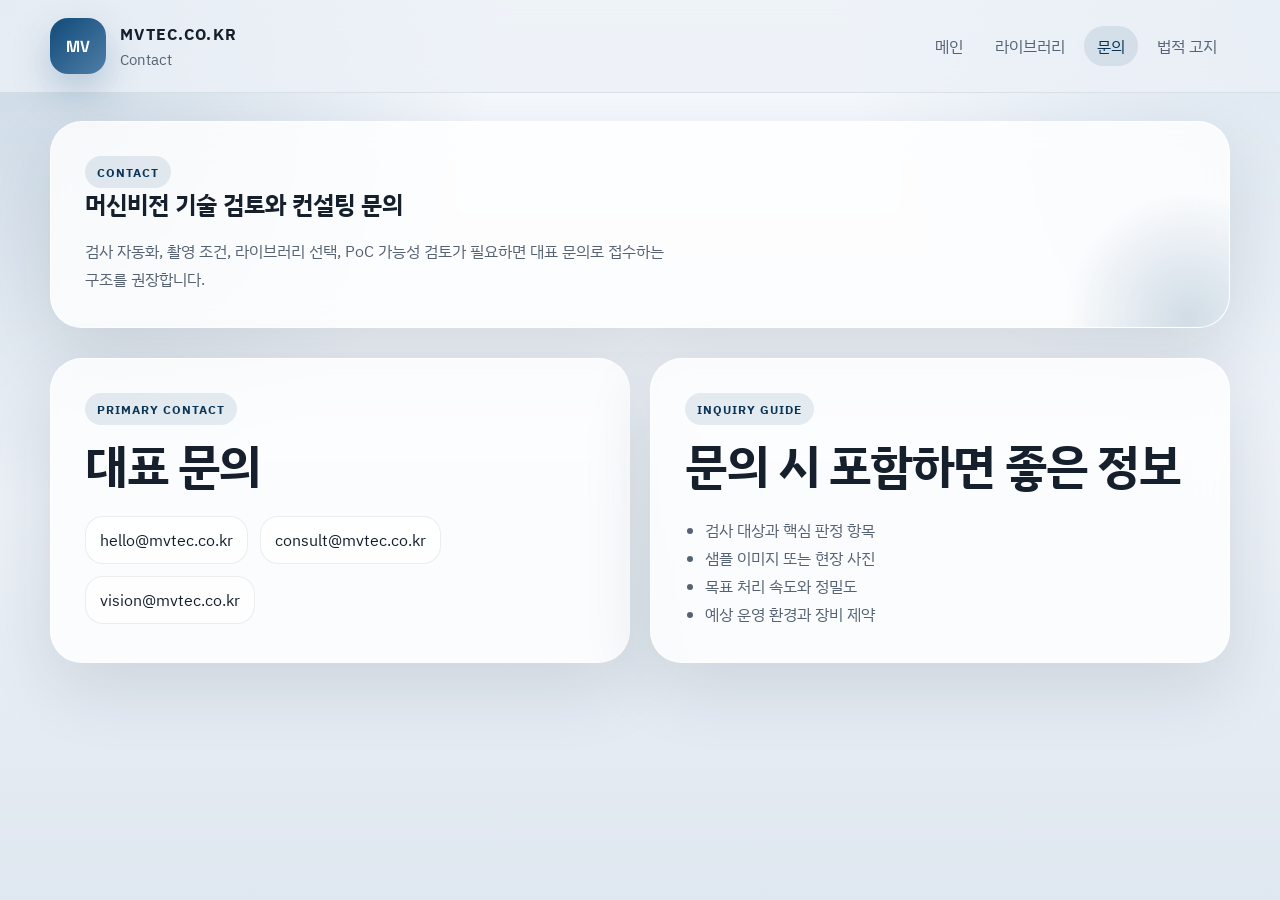
==== contact.html @ 44322506 "Initial MVTEC site draft and plan" ====
<!DOCTYPE html>
<html lang="ko">
<head>
  <meta charset="utf-8">
  <meta name="viewport" content="width=device-width, initial-scale=1">
  <title>MVTEC.CO.KR | 문의</title>
  <meta name="description" content="머신비전 컨설팅 및 기술 검토 문의 페이지입니다.">
  <link rel="preconnect" href="https://fonts.googleapis.com">
  <link rel="preconnect" href="https://fonts.gstatic.com" crossorigin>
  <link href="https://fonts.googleapis.com/css2?family=IBM+Plex+Sans+KR:wght@400;500;600;700&family=Space+Grotesk:wght@500;700&display=swap" rel="stylesheet">
  <link rel="stylesheet" href="style.css">
</head>
<body>
  <div class="site-shell">
    <header class="topbar">
      <div class="shell topbar-inner">
        <a class="brand" href="index.html">
          <span class="brand-mark">MV</span>
          <span class="brand-copy">
            <strong>MVTEC.CO.KR</strong>
            <span>Contact</span>
          </span>
        </a>
        <nav class="nav">
          <a href="index.html">메인</a>
          <a href="libraries.html">라이브러리</a>
          <a class="is-active" href="contact.html">문의</a>
          <a href="legal.html">법적 고지</a>
        </nav>
      </div>
    </header>

    <main class="shell page-main">
      <section class="subhero">
        <div class="hero-panel">
          <span class="eyebrow">Contact</span>
          <h1>머신비전 기술 검토와 컨설팅 문의</h1>
          <p class="hero-copy">검사 자동화, 촬영 조건, 라이브러리 선택, PoC 가능성 검토가 필요하면 대표 문의로 접수하는 구조를 권장합니다.</p>
        </div>
      </section>

      <section class="section card-grid two">
        <article class="panel-card">
          <div class="section-heading left">
            <span class="section-kicker">Primary Contact</span>
            <h2>대표 문의</h2>
          </div>
          <div class="link-list">
            <a href="mailto:hello@mvtec.co.kr">hello@mvtec.co.kr</a>
            <a href="mailto:consult@mvtec.co.kr">consult@mvtec.co.kr</a>
            <a href="mailto:vision@mvtec.co.kr">vision@mvtec.co.kr</a>
          </div>
        </article>
        <article class="panel-card">
          <div class="section-heading left">
            <span class="section-kicker">Inquiry Guide</span>
            <h2>문의 시 포함하면 좋은 정보</h2>
          </div>
          <ul class="plain-list">
            <li>검사 대상과 핵심 판정 항목</li>
            <li>샘플 이미지 또는 현장 사진</li>
            <li>목표 처리 속도와 정밀도</li>
            <li>예상 운영 환경과 장비 제약</li>
          </ul>
        </article>
      </section>
    </main>
  </div>
</body>
</html>
---- style.css ----
:root {
  --bg: #ecf1f7;
  --bg-deep: #dfe7f0;
  --surface: rgba(255, 255, 255, 0.8);
  --text: #16202c;
  --muted: #556274;
  --brand: #114a7a;
  --brand-strong: #0b3557;
  --accent: #4f7ea6;
  --line: rgba(22, 32, 44, 0.08);
  --shadow: 0 24px 70px rgba(18, 32, 49, 0.12);
  --radius-xl: 32px;
  --radius-lg: 24px;
  --radius-md: 18px;
  --container: 1180px;
}

* { box-sizing: border-box; }
html { scroll-behavior: smooth; }
body {
  margin: 0;
  min-height: 100vh;
  color: var(--text);
  font-family: "IBM Plex Sans KR", sans-serif;
  background:
    radial-gradient(circle at top left, rgba(17, 74, 122, 0.2), transparent 32%),
    radial-gradient(circle at top right, rgba(79, 126, 166, 0.16), transparent 28%),
    linear-gradient(180deg, #f8fbff 0%, var(--bg) 55%, var(--bg-deep) 100%);
}

body::before {
  content: "";
  position: fixed;
  inset: 0;
  pointer-events: none;
  background-image:
    linear-gradient(rgba(255, 255, 255, 0.18) 1px, transparent 1px),
    linear-gradient(90deg, rgba(255, 255, 255, 0.18) 1px, transparent 1px);
  background-size: 28px 28px;
  mask-image: linear-gradient(180deg, rgba(0, 0, 0, 0.6), transparent 88%);
  opacity: 0.36;
}

a { color: inherit; text-decoration: none; }
h1, h2, h3, p { margin: 0; }

.shell {
  width: min(var(--container), calc(100% - 32px));
  margin: 0 auto;
}

.topbar {
  position: sticky;
  top: 0;
  z-index: 20;
  background: rgba(236, 241, 247, 0.82);
  backdrop-filter: blur(18px);
  border-bottom: 1px solid var(--line);
}

.topbar-inner {
  display: flex;
  align-items: center;
  justify-content: space-between;
  gap: 16px;
  padding: 18px 0;
}

.brand {
  display: inline-flex;
  align-items: center;
  gap: 14px;
}

.brand-mark {
  display: grid;
  place-items: center;
  width: 56px;
  height: 56px;
  border-radius: 18px;
  background: linear-gradient(135deg, var(--brand), var(--accent));
  color: white;
  font-family: "Space Grotesk", sans-serif;
  font-weight: 700;
  box-shadow: 0 16px 38px rgba(17, 74, 122, 0.25);
}

.brand-copy strong {
  display: block;
  letter-spacing: 0.08em;
}

.brand-copy span {
  display: block;
  margin-top: 4px;
  color: var(--muted);
  font-size: 0.92rem;
}

.nav {
  display: flex;
  flex-wrap: wrap;
  gap: 6px;
}

.nav a {
  padding: 9px 13px;
  color: var(--muted);
  border-radius: 999px;
}

.nav a:hover,
.nav a.is-active {
  color: var(--brand-strong);
  background: rgba(17, 74, 122, 0.1);
}

main { padding: 38px 0 72px; }
.page-main { padding-top: 28px; }

.hero,
.two-column {
  display: grid;
  grid-template-columns: minmax(0, 1.35fr) minmax(300px, 0.95fr);
  gap: 28px;
}

.hero-panel,
.side-card,
.feature-card,
.panel-card,
.domain-card,
.library-card,
.legal-banner {
  background: var(--surface);
  border: 1px solid rgba(255, 255, 255, 0.72);
  box-shadow: var(--shadow);
  backdrop-filter: blur(16px);
}

.hero-panel,
.panel-card,
.side-card,
.legal-banner {
  border-radius: var(--radius-xl);
  padding: 34px;
}

.hero-panel {
  position: relative;
  overflow: hidden;
}

.hero-panel::after {
  content: "";
  position: absolute;
  width: 260px;
  height: 260px;
  right: -90px;
  bottom: -120px;
  border-radius: 50%;
  background: radial-gradient(circle, rgba(17, 74, 122, 0.18), transparent 68%);
}

.hero h1 {
  max-width: 10em;
  margin-top: 16px;
  font-size: clamp(2.5rem, 5vw, 4.5rem);
  line-height: 1.04;
  letter-spacing: -0.04em;
}

.hero-copy,
.section-heading p,
.feature-card p,
.panel-card p,
.domain-card p,
.library-card p,
.legal-banner p {
  color: var(--muted);
  line-height: 1.72;
}

.hero-copy { margin-top: 18px; max-width: 58ch; }

.eyebrow,
.section-kicker,
.card-kicker,
.tag {
  display: inline-flex;
  align-items: center;
  min-height: 32px;
  padding: 0 12px;
  border-radius: 999px;
  background: rgba(17, 74, 122, 0.1);
  color: var(--brand-strong);
  font-size: 0.78rem;
  font-weight: 700;
  letter-spacing: 0.08em;
  text-transform: uppercase;
}

.hero-actions,
.link-list {
  display: flex;
  flex-wrap: wrap;
  gap: 12px;
}

.hero-actions { margin-top: 26px; }

.btn {
  display: inline-flex;
  min-height: 48px;
  align-items: center;
  justify-content: center;
  padding: 0 20px;
  border-radius: 999px;
  font-weight: 700;
}

.btn-primary {
  color: white;
  background: linear-gradient(135deg, var(--brand), var(--brand-strong));
}

.btn-secondary {
  background: rgba(255, 255, 255, 0.74);
  border: 1px solid var(--line);
}

.hero-stats,
.card-grid {
  display: grid;
  gap: 20px;
}

.hero-stats {
  grid-template-columns: repeat(3, minmax(0, 1fr));
  margin-top: 28px;
}

.hero-stat {
  padding: 16px 18px;
  border-radius: var(--radius-md);
  background: rgba(255, 255, 255, 0.58);
  border: 1px solid rgba(22, 32, 44, 0.06);
}

.hero-stat strong {
  display: block;
  font-size: 1.15rem;
}

.hero-stat span {
  display: block;
  margin-top: 6px;
  color: var(--muted);
  font-size: 0.9rem;
}

.hero-side { display: grid; gap: 18px; }
.caution-card { border: 1px solid rgba(180, 80, 54, 0.22); }

.section { margin-top: 30px; }

.section-heading { max-width: 760px; margin-bottom: 20px; }
.section-heading.left { margin-bottom: 24px; }
.section-heading h2 {
  margin-top: 14px;
  font-size: clamp(1.85rem, 4vw, 3rem);
  line-height: 1.1;
  letter-spacing: -0.03em;
}
.section-heading p { margin-top: 12px; }

.card-grid.three { grid-template-columns: repeat(3, minmax(0, 1fr)); }
.card-grid.four { grid-template-columns: repeat(4, minmax(0, 1fr)); }
.card-grid.two { grid-template-columns: repeat(2, minmax(0, 1fr)); }
.card-grid.one { grid-template-columns: 1fr; }

.feature-card,
.domain-card,
.library-card {
  padding: 26px;
  border-radius: var(--radius-lg);
}

.feature-card h3,
.library-card h3 {
  margin-bottom: 12px;
  font-size: 1.22rem;
}

.domain-card strong,
.legal-banner strong {
  display: block;
  margin-bottom: 10px;
}

.timeline {
  display: grid;
  gap: 18px;
}

.timeline-item {
  padding-left: 18px;
  border-left: 2px solid rgba(17, 74, 122, 0.18);
}

.timeline-item strong {
  display: block;
  margin-bottom: 8px;
}

.link-list a,
.library-card a {
  padding: 12px 14px;
  border-radius: var(--radius-md);
  background: rgba(255, 255, 255, 0.7);
  border: 1px solid var(--line);
}

.plain-list {
  margin: 14px 0 0;
  padding-left: 20px;
  color: var(--muted);
  line-height: 1.75;
}

.panel-note {
  margin-top: 14px;
  font-size: 0.94rem;
}

.legal-banner {
  border: 1px solid rgba(180, 80, 54, 0.2);
}

.legal-panel p + p {
  margin-top: 10px;
}

.footer {
  padding: 0 0 38px;
  color: var(--muted);
  font-size: 0.92rem;
}

@media (max-width: 980px) {
  .hero,
  .two-column,
  .card-grid.three,
  .card-grid.four,
  .card-grid.two,
  .hero-stats {
    grid-template-columns: 1fr;
  }

  .hero h1 { max-width: none; }
}

@media (max-width: 720px) {
  .topbar-inner {
    flex-direction: column;
    align-items: flex-start;
  }

  .hero-panel,
  .panel-card,
  .side-card,
  .feature-card,
  .domain-card,
  .library-card,
  .legal-banner {
    padding: 24px;
  }

  .shell {
    width: min(var(--container), calc(100% - 20px));
  }
}
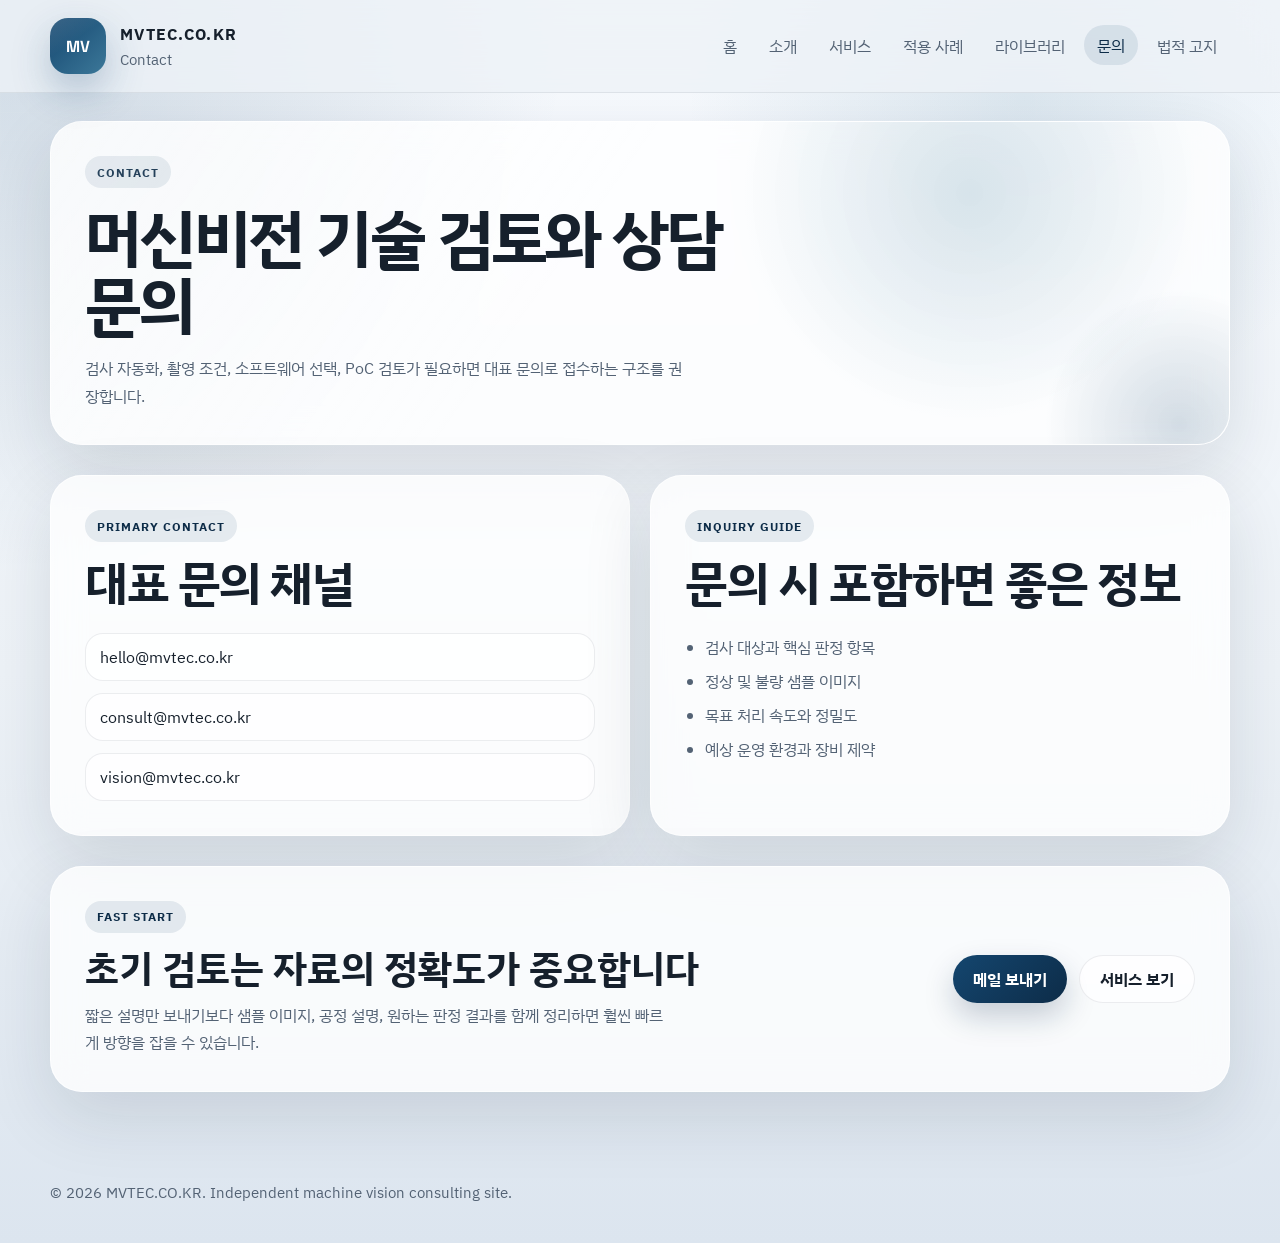
==== commit d883a803: "Add about/cases/services pages and update site styling" ====
--- a/contact.html
+++ b/contact.html
@@ -14,15 +14,18 @@
   <div class="site-shell">
     <header class="topbar">
       <div class="shell topbar-inner">
-        <a class="brand" href="index.html">
+        <a class="brand" href="index.html" aria-label="MVTEC 홈">
           <span class="brand-mark">MV</span>
           <span class="brand-copy">
             <strong>MVTEC.CO.KR</strong>
             <span>Contact</span>
           </span>
         </a>
-        <nav class="nav">
-          <a href="index.html">메인</a>
+        <nav class="nav" aria-label="주요 메뉴">
+          <a href="index.html">홈</a>
+          <a href="about.html">소개</a>
+          <a href="services.html">서비스</a>
+          <a href="cases.html">적용 사례</a>
           <a href="libraries.html">라이브러리</a>
           <a class="is-active" href="contact.html">문의</a>
           <a href="legal.html">법적 고지</a>
@@ -34,8 +37,8 @@
       <section class="subhero">
         <div class="hero-panel">
           <span class="eyebrow">Contact</span>
-          <h1>머신비전 기술 검토와 컨설팅 문의</h1>
-          <p class="hero-copy">검사 자동화, 촬영 조건, 라이브러리 선택, PoC 가능성 검토가 필요하면 대표 문의로 접수하는 구조를 권장합니다.</p>
+          <h1>머신비전 기술 검토와 상담 문의</h1>
+          <p class="hero-copy">검사 자동화, 촬영 조건, 소프트웨어 선택, PoC 검토가 필요하면 대표 문의로 접수하는 구조를 권장합니다.</p>
         </div>
       </section>
 
@@ -43,9 +46,9 @@
         <article class="panel-card">
           <div class="section-heading left">
             <span class="section-kicker">Primary Contact</span>
-            <h2>대표 문의</h2>
+            <h2>대표 문의 채널</h2>
           </div>
-          <div class="link-list">
+          <div class="link-list stacked-links">
             <a href="mailto:hello@mvtec.co.kr">hello@mvtec.co.kr</a>
             <a href="mailto:consult@mvtec.co.kr">consult@mvtec.co.kr</a>
             <a href="mailto:vision@mvtec.co.kr">vision@mvtec.co.kr</a>
@@ -58,13 +61,31 @@
           </div>
           <ul class="plain-list">
             <li>검사 대상과 핵심 판정 항목</li>
-            <li>샘플 이미지 또는 현장 사진</li>
+            <li>정상 및 불량 샘플 이미지</li>
             <li>목표 처리 속도와 정밀도</li>
             <li>예상 운영 환경과 장비 제약</li>
           </ul>
         </article>
       </section>
+
+      <section class="section">
+        <div class="cta-band">
+          <div>
+            <span class="section-kicker">Fast Start</span>
+            <h2>초기 검토는 자료의 정확도가 중요합니다</h2>
+            <p>짧은 설명만 보내기보다 샘플 이미지, 공정 설명, 원하는 판정 결과를 함께 정리하면 훨씬 빠르게 방향을 잡을 수 있습니다.</p>
+          </div>
+          <div class="cta-actions">
+            <a class="btn btn-primary" href="mailto:hello@mvtec.co.kr">메일 보내기</a>
+            <a class="btn btn-secondary" href="services.html">서비스 보기</a>
+          </div>
+        </div>
+      </section>
     </main>
+
+    <footer class="footer shell">
+      <p class="footer-copy">© 2026 MVTEC.CO.KR. Independent machine vision consulting site.</p>
+    </footer>
   </div>
 </body>
 </html>
--- a/style.css
+++ b/style.css
@@ -1,31 +1,41 @@
 :root {
-  --bg: #ecf1f7;
-  --bg-deep: #dfe7f0;
-  --surface: rgba(255, 255, 255, 0.8);
+  --bg: #edf2f7;
+  --bg-deep: #dce5ef;
+  --surface: rgba(255, 255, 255, 0.78);
+  --surface-strong: rgba(255, 255, 255, 0.9);
   --text: #16202c;
-  --muted: #556274;
-  --brand: #114a7a;
-  --brand-strong: #0b3557;
-  --accent: #4f7ea6;
-  --line: rgba(22, 32, 44, 0.08);
+  --muted: #536274;
+  --brand: #14466f;
+  --brand-strong: #0d2c48;
+  --accent: #3c7899;
+  --warm: #c16b45;
+  --line: rgba(18, 32, 49, 0.08);
   --shadow: 0 24px 70px rgba(18, 32, 49, 0.12);
+  --shadow-soft: 0 16px 40px rgba(15, 33, 52, 0.08);
   --radius-xl: 32px;
   --radius-lg: 24px;
   --radius-md: 18px;
+  --radius-sm: 14px;
   --container: 1180px;
 }
 
-* { box-sizing: border-box; }
-html { scroll-behavior: smooth; }
+* {
+  box-sizing: border-box;
+}
+
+html {
+  scroll-behavior: smooth;
+}
+
 body {
   margin: 0;
   min-height: 100vh;
   color: var(--text);
   font-family: "IBM Plex Sans KR", sans-serif;
   background:
-    radial-gradient(circle at top left, rgba(17, 74, 122, 0.2), transparent 32%),
-    radial-gradient(circle at top right, rgba(79, 126, 166, 0.16), transparent 28%),
-    linear-gradient(180deg, #f8fbff 0%, var(--bg) 55%, var(--bg-deep) 100%);
+    radial-gradient(circle at top left, rgba(20, 70, 111, 0.18), transparent 32%),
+    radial-gradient(circle at 80% 8%, rgba(60, 120, 153, 0.14), transparent 22%),
+    linear-gradient(180deg, #f8fbff 0%, var(--bg) 54%, var(--bg-deep) 100%);
 }
 
 body::before {
@@ -34,15 +44,24 @@
   inset: 0;
   pointer-events: none;
   background-image:
-    linear-gradient(rgba(255, 255, 255, 0.18) 1px, transparent 1px),
-    linear-gradient(90deg, rgba(255, 255, 255, 0.18) 1px, transparent 1px);
+    linear-gradient(rgba(255, 255, 255, 0.14) 1px, transparent 1px),
+    linear-gradient(90deg, rgba(255, 255, 255, 0.14) 1px, transparent 1px);
   background-size: 28px 28px;
-  mask-image: linear-gradient(180deg, rgba(0, 0, 0, 0.6), transparent 88%);
-  opacity: 0.36;
-}
-
-a { color: inherit; text-decoration: none; }
-h1, h2, h3, p { margin: 0; }
+  mask-image: linear-gradient(180deg, rgba(0, 0, 0, 0.7), transparent 86%);
+  opacity: 0.38;
+}
+
+a {
+  color: inherit;
+  text-decoration: none;
+}
+
+h1,
+h2,
+h3,
+p {
+  margin: 0;
+}
 
 .shell {
   width: min(var(--container), calc(100% - 32px));
@@ -53,7 +72,7 @@
   position: sticky;
   top: 0;
   z-index: 20;
-  background: rgba(236, 241, 247, 0.82);
+  background: rgba(237, 242, 247, 0.82);
   backdrop-filter: blur(18px);
   border-bottom: 1px solid var(--line);
 }
@@ -78,11 +97,13 @@
   width: 56px;
   height: 56px;
   border-radius: 18px;
-  background: linear-gradient(135deg, var(--brand), var(--accent));
+  background:
+    linear-gradient(145deg, rgba(255, 255, 255, 0.16), transparent 42%),
+    linear-gradient(135deg, var(--brand), var(--accent));
   color: white;
   font-family: "Space Grotesk", sans-serif;
   font-weight: 700;
-  box-shadow: 0 16px 38px rgba(17, 74, 122, 0.25);
+  box-shadow: 0 16px 38px rgba(20, 70, 111, 0.28);
 }
 
 .brand-copy strong {
@@ -100,6 +121,7 @@
 .nav {
   display: flex;
   flex-wrap: wrap;
+  justify-content: flex-end;
   gap: 6px;
 }
 
@@ -107,16 +129,23 @@
   padding: 9px 13px;
   color: var(--muted);
   border-radius: 999px;
+  transition: background-color 160ms ease, color 160ms ease, transform 160ms ease;
 }
 
 .nav a:hover,
 .nav a.is-active {
   color: var(--brand-strong);
-  background: rgba(17, 74, 122, 0.1);
-}
-
-main { padding: 38px 0 72px; }
-.page-main { padding-top: 28px; }
+  background: rgba(20, 70, 111, 0.1);
+  transform: translateY(-1px);
+}
+
+main {
+  padding: 38px 0 72px;
+}
+
+.page-main {
+  padding-top: 28px;
+}
 
 .hero,
 .two-column {
@@ -131,7 +160,9 @@
 .panel-card,
 .domain-card,
 .library-card,
-.legal-banner {
+.legal-banner,
+.cta-band,
+.logo-strip {
   background: var(--surface);
   border: 1px solid rgba(255, 255, 255, 0.72);
   box-shadow: var(--shadow);
@@ -141,7 +172,8 @@
 .hero-panel,
 .panel-card,
 .side-card,
-.legal-banner {
+.legal-banner,
+.cta-band {
   border-radius: var(--radius-xl);
   padding: 34px;
 }
@@ -151,21 +183,34 @@
   overflow: hidden;
 }
 
+.hero-home .hero-panel::before,
+.subhero .hero-panel::before {
+  content: "";
+  position: absolute;
+  inset: 0;
+  pointer-events: none;
+  background:
+    linear-gradient(125deg, rgba(255, 255, 255, 0.12), transparent 44%),
+    radial-gradient(circle at 78% 22%, rgba(60, 120, 153, 0.18), transparent 24%);
+}
+
 .hero-panel::after {
   content: "";
   position: absolute;
-  width: 260px;
-  height: 260px;
+  width: 280px;
+  height: 280px;
   right: -90px;
   bottom: -120px;
   border-radius: 50%;
-  background: radial-gradient(circle, rgba(17, 74, 122, 0.18), transparent 68%);
-}
-
-.hero h1 {
-  max-width: 10em;
+  background: radial-gradient(circle, rgba(20, 70, 111, 0.18), transparent 68%);
+}
+
+.hero h1,
+.subhero h1 {
+  position: relative;
+  max-width: 10.5em;
   margin-top: 16px;
-  font-size: clamp(2.5rem, 5vw, 4.5rem);
+  font-size: clamp(2.45rem, 5vw, 4.6rem);
   line-height: 1.04;
   letter-spacing: -0.04em;
 }
@@ -176,12 +221,18 @@
 .panel-card p,
 .domain-card p,
 .library-card p,
-.legal-banner p {
+.legal-banner p,
+.cta-band p,
+.footer p {
   color: var(--muted);
   line-height: 1.72;
 }
 
-.hero-copy { margin-top: 18px; max-width: 58ch; }
+.hero-copy {
+  position: relative;
+  margin-top: 18px;
+  max-width: 60ch;
+}
 
 .eyebrow,
 .section-kicker,
@@ -192,7 +243,7 @@
   min-height: 32px;
   padding: 0 12px;
   border-radius: 999px;
-  background: rgba(17, 74, 122, 0.1);
+  background: rgba(20, 70, 111, 0.1);
   color: var(--brand-strong);
   font-size: 0.78rem;
   font-weight: 700;
@@ -201,13 +252,18 @@
 }
 
 .hero-actions,
-.link-list {
+.link-list,
+.cta-actions,
+.footer-links,
+.section-actions {
   display: flex;
   flex-wrap: wrap;
   gap: 12px;
 }
 
-.hero-actions { margin-top: 26px; }
+.hero-actions {
+  margin-top: 26px;
+}
 
 .btn {
   display: inline-flex;
@@ -217,67 +273,147 @@
   padding: 0 20px;
   border-radius: 999px;
   font-weight: 700;
+  transition: transform 160ms ease, box-shadow 160ms ease, background-color 160ms ease;
+}
+
+.btn:hover {
+  transform: translateY(-1px);
 }
 
 .btn-primary {
   color: white;
   background: linear-gradient(135deg, var(--brand), var(--brand-strong));
+  box-shadow: 0 14px 30px rgba(13, 44, 72, 0.22);
 }
 
 .btn-secondary {
-  background: rgba(255, 255, 255, 0.74);
+  background: rgba(255, 255, 255, 0.7);
   border: 1px solid var(--line);
 }
 
 .hero-stats,
-.card-grid {
+.card-grid,
+.metric-list,
+.check-list,
+.footer-grid {
   display: grid;
   gap: 20px;
 }
 
 .hero-stats {
+  position: relative;
   grid-template-columns: repeat(3, minmax(0, 1fr));
   margin-top: 28px;
 }
 
-.hero-stat {
+.hero-stat,
+.check-list div,
+.metric-list div {
   padding: 16px 18px;
   border-radius: var(--radius-md);
   background: rgba(255, 255, 255, 0.58);
   border: 1px solid rgba(22, 32, 44, 0.06);
 }
 
-.hero-stat strong {
+.hero-stat strong,
+.metric-list strong {
   display: block;
-  font-size: 1.15rem;
-}
-
-.hero-stat span {
+  font-size: 1.05rem;
+}
+
+.hero-stat span,
+.metric-list span {
   display: block;
   margin-top: 6px;
   color: var(--muted);
-  font-size: 0.9rem;
-}
-
-.hero-side { display: grid; gap: 18px; }
-.caution-card { border: 1px solid rgba(180, 80, 54, 0.22); }
-
-.section { margin-top: 30px; }
-
-.section-heading { max-width: 760px; margin-bottom: 20px; }
-.section-heading.left { margin-bottom: 24px; }
+  font-size: 0.92rem;
+}
+
+.hero-side {
+  display: grid;
+  gap: 18px;
+}
+
+.caution-card {
+  border: 1px solid rgba(193, 107, 69, 0.24);
+}
+
+.metric-card {
+  background:
+    linear-gradient(180deg, rgba(255, 255, 255, 0.84), rgba(240, 246, 251, 0.72));
+}
+
+.logo-strip-section {
+  margin-top: 22px;
+}
+
+.logo-strip {
+  display: grid;
+  grid-template-columns: repeat(5, minmax(0, 1fr));
+  gap: 12px;
+  padding: 18px 20px;
+  border-radius: var(--radius-lg);
+  box-shadow: var(--shadow-soft);
+}
+
+.logo-strip span {
+  display: flex;
+  align-items: center;
+  justify-content: center;
+  min-height: 60px;
+  padding: 12px;
+  text-align: center;
+  border-radius: var(--radius-sm);
+  color: var(--brand-strong);
+  background: rgba(255, 255, 255, 0.55);
+  border: 1px solid rgba(20, 70, 111, 0.08);
+  font-family: "Space Grotesk", sans-serif;
+  font-size: 0.92rem;
+}
+
+.section {
+  margin-top: 30px;
+}
+
+.section-heading {
+  max-width: 760px;
+  margin-bottom: 20px;
+}
+
+.section-heading.left {
+  margin-bottom: 24px;
+}
+
 .section-heading h2 {
   margin-top: 14px;
   font-size: clamp(1.85rem, 4vw, 3rem);
   line-height: 1.1;
   letter-spacing: -0.03em;
 }
-.section-heading p { margin-top: 12px; }
-
-.card-grid.three { grid-template-columns: repeat(3, minmax(0, 1fr)); }
-.card-grid.four { grid-template-columns: repeat(4, minmax(0, 1fr)); }
-.card-grid.two { grid-template-columns: repeat(2, minmax(0, 1fr)); }
-.card-grid.one { grid-template-columns: 1fr; }
+
+.section-heading p {
+  margin-top: 12px;
+}
+
+.section-actions {
+  margin-top: 18px;
+}
+
+.card-grid.three {
+  grid-template-columns: repeat(3, minmax(0, 1fr));
+}
+
+.card-grid.four {
+  grid-template-columns: repeat(4, minmax(0, 1fr));
+}
+
+.card-grid.two {
+  grid-template-columns: repeat(2, minmax(0, 1fr));
+}
+
+.card-grid.one {
+  grid-template-columns: 1fr;
+}
 
 .feature-card,
 .domain-card,
@@ -287,13 +423,19 @@
 }
 
 .feature-card h3,
-.library-card h3 {
-  margin-bottom: 12px;
-  font-size: 1.22rem;
+.library-card h3,
+.service-panel h3 {
+  margin: 14px 0 12px;
+  font-size: 1.24rem;
+}
+
+.compact-card h3 {
+  margin-top: 0;
 }
 
 .domain-card strong,
-.legal-banner strong {
+.legal-banner strong,
+.footer strong {
   display: block;
   margin-bottom: 10px;
 }
@@ -305,7 +447,7 @@
 
 .timeline-item {
   padding-left: 18px;
-  border-left: 2px solid rgba(17, 74, 122, 0.18);
+  border-left: 2px solid rgba(20, 70, 111, 0.18);
 }
 
 .timeline-item strong {
@@ -321,6 +463,10 @@
   border: 1px solid var(--line);
 }
 
+.stacked-links {
+  flex-direction: column;
+}
+
 .plain-list {
   margin: 14px 0 0;
   padding-left: 20px;
@@ -328,13 +474,72 @@
   line-height: 1.75;
 }
 
-.panel-note {
+.plain-list li + li {
+  margin-top: 6px;
+}
+
+.check-list {
+  margin-top: 18px;
+}
+
+.check-list div {
+  position: relative;
+  padding-left: 46px;
+}
+
+.check-list div::before {
+  content: "";
+  position: absolute;
+  left: 16px;
+  top: 50%;
+  width: 14px;
+  height: 14px;
+  border-radius: 50%;
+  background: linear-gradient(135deg, var(--accent), var(--brand));
+  transform: translateY(-50%);
+  box-shadow: 0 0 0 6px rgba(20, 70, 111, 0.08);
+}
+
+.emphasis-layout .spotlight-card {
+  background:
+    radial-gradient(circle at top right, rgba(60, 120, 153, 0.16), transparent 28%),
+    var(--surface);
+}
+
+.service-panel {
+  background: rgba(255, 255, 255, 0.82);
+}
+
+.case-card,
+.compact-card {
+  box-shadow: var(--shadow-soft);
+}
+
+.cta-band {
+  display: flex;
+  align-items: center;
+  justify-content: space-between;
+  gap: 24px;
+}
+
+.cta-band h2 {
   margin-top: 14px;
-  font-size: 0.94rem;
+  font-size: clamp(1.8rem, 3vw, 2.7rem);
+  line-height: 1.12;
+}
+
+.cta-band p {
+  margin-top: 12px;
+  max-width: 58ch;
+}
+
+.cta-actions {
+  justify-content: flex-end;
+  min-width: 240px;
 }
 
 .legal-banner {
-  border: 1px solid rgba(180, 80, 54, 0.2);
+  border: 1px solid rgba(193, 107, 69, 0.2);
 }
 
 .legal-panel p + p {
@@ -343,8 +548,33 @@
 
 .footer {
   padding: 0 0 38px;
+}
+
+.footer-grid {
+  grid-template-columns: repeat(3, minmax(0, 1fr));
+  gap: 24px;
+  padding: 28px 32px;
+  border-radius: var(--radius-xl);
+  background: rgba(255, 255, 255, 0.6);
+  border: 1px solid rgba(255, 255, 255, 0.7);
+  box-shadow: var(--shadow-soft);
+}
+
+.footer-links {
+  flex-direction: column;
+  gap: 10px;
+}
+
+.footer-copy {
+  margin-top: 16px;
   color: var(--muted);
   font-size: 0.92rem;
+}
+
+@media (max-width: 1100px) {
+  .logo-strip {
+    grid-template-columns: repeat(3, minmax(0, 1fr));
+  }
 }
 
 @media (max-width: 980px) {
@@ -353,11 +583,26 @@
   .card-grid.three,
   .card-grid.four,
   .card-grid.two,
-  .hero-stats {
+  .hero-stats,
+  .footer-grid,
+  .logo-strip {
     grid-template-columns: 1fr;
   }
 
-  .hero h1 { max-width: none; }
+  .hero h1,
+  .subhero h1 {
+    max-width: none;
+  }
+
+  .cta-band {
+    flex-direction: column;
+    align-items: flex-start;
+  }
+
+  .cta-actions {
+    justify-content: flex-start;
+    min-width: 0;
+  }
 }
 
 @media (max-width: 720px) {
@@ -372,8 +617,14 @@
   .feature-card,
   .domain-card,
   .library-card,
-  .legal-banner {
+  .legal-banner,
+  .cta-band,
+  .footer-grid {
     padding: 24px;
+  }
+
+  .nav {
+    justify-content: flex-start;
   }
 
   .shell {
